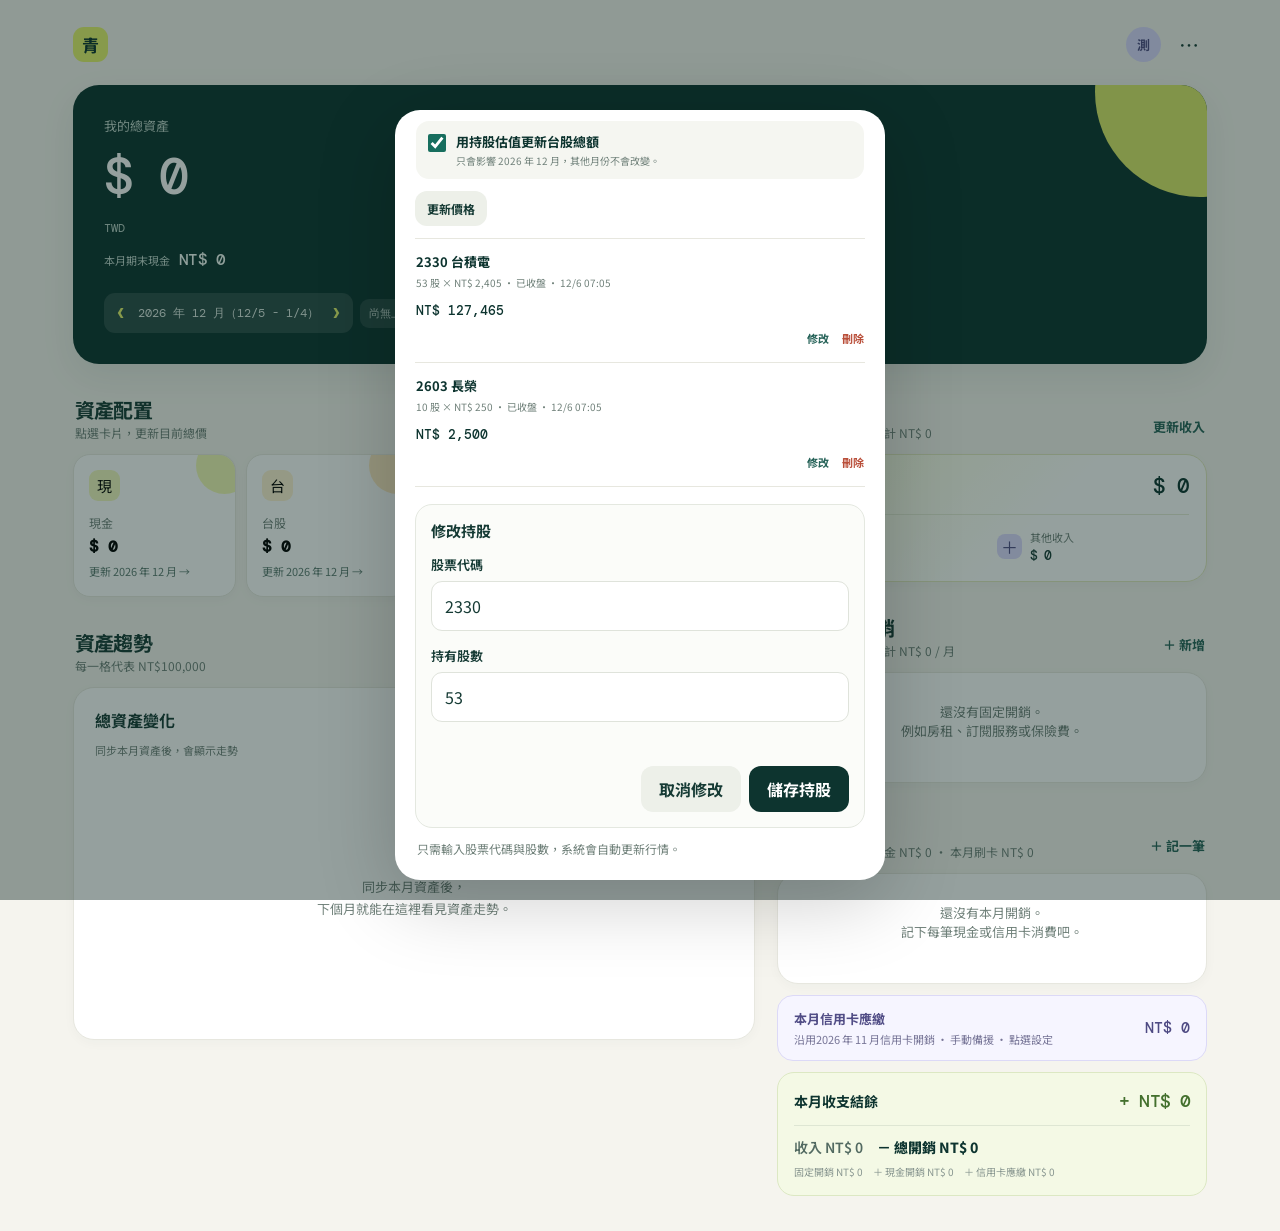
==== tests/holding-edit-mobile.html @ 6e49b81c "Reveal holding editor on mobile" ====
<!doctype html>
<html lang="zh-Hant">
  <head>
    <meta charset="UTF-8" />
    <meta name="viewport" content="width=device-width, initial-scale=1, maximum-scale=1, user-scalable=no" />
    <link rel="stylesheet" href="../styles.css?v=62" />
    <style>
      /* The test browser keeps a desktop viewport, so force the same layout
         rules that the affected narrow iPhone screen uses. */
      .modal-backdrop { align-items: end; }
      .tw-form-grid { grid-template-columns: 1fr; gap: 0; }
      .tw-holding-main { display: grid; }
      .tw-holding-main > b { justify-self: start; }
    </style>
    <title>holding edit repro</title>
  </head>
  <body>
    <div id="app"></div>
    <output id="repro-result" hidden>RUNNING</output>
    <script>
      const currentMonth = '2026-08';
      const fixture = {
        periodStartDay: 5,
        assets: { cash: 0, tw: 129965, us: 0, crypto: 0 },
        expenses: [], incomes: {}, monthlyExpenses: [],
        dailyLedgerSync: { summariesByMonth: {} }, cardPaymentByMonth: {},
        cashMode: 'manual', cashManualTotal: 0, cashByMonth: {}, cashDataVersion: 1,
        twHoldings: [], twStockMode: 'holdings', twManualTotal: 0,
        twStockByMonth: {
          [currentMonth]: {
            mode: 'holdings', manualTotal: 0, holdingsCustomized: true, modeCustomized: true,
            holdings: [
              { id: 'tw-2330', symbol: '2330', name: '台積電', shares: 53, price: 2405, priceSource: 'fugle', quoteAt: new Date().toISOString(), isClose: true },
              { id: 'tw-2603', symbol: '2603', name: '長榮', shares: 10, price: 250, priceSource: 'fugle', quoteAt: new Date().toISOString(), isClose: true }
            ]
          }
        },
        twStockDataVersion: 1,
        usHoldings: [], usStockMode: 'manual', usManualTotal: 0, usStockByMonth: {}, usStockDataVersion: 1,
        cryptoHoldings: [], cryptoMode: 'manual', cryptoManualTotal: 0, cryptoByMonth: {}, cryptoDataVersion: 1,
        activeAssetMonth: currentMonth,
        history: [{ month: currentMonth, assets: { cash: 0, tw: 129965, us: 0, crypto: 0 }, total: 129965 }],
        createdAt: new Date().toISOString()
      };
      const row = { display_name: '測試', book: fixture, updated_at: new Date().toISOString() };
      const query = {
        select() { return this; }, eq() { return this; },
        maybeSingle() { return Promise.resolve({ data: row, error: null }); },
        upsert() { return Promise.resolve({ error: null }); }
      };
      window.supabase = { createClient: () => ({
        auth: { getSession: async () => ({ data: { session: { user: { id: 'test-user', email: 'test@example.com', user_metadata: { display_name: '測試' } } } }, error: null }), signOut: async () => ({ error: null }) },
        from: () => Object.create(query),
        functions: { invoke: async () => ({ data: { quotes: [] }, error: null }) }
      }) };

      window.addEventListener('load', () => setTimeout(() => {
        const result = document.querySelector('#repro-result');
        const fail = message => { result.textContent = `FAIL: ${message}`; document.title = result.textContent; };
        const asset = document.querySelector('[data-asset="tw"]');
        if (!asset) return fail('台股卡片不存在');
        asset.click();
        const edit = document.querySelector('[data-edit-tw-holding="tw-2330"]');
        if (!edit) return fail('修改按鈕不存在');
        const rect = edit.getBoundingClientRect();
        edit.dispatchEvent(new PointerEvent('pointerdown', { bubbles: true, pointerType: 'touch', pointerId: 1, isPrimary: true, button: 0, clientX: rect.left + 4, clientY: rect.top + 4 }));
        edit.dispatchEvent(new PointerEvent('pointerup', { bubbles: true, pointerType: 'touch', pointerId: 1, isPrimary: true, button: 0, clientX: rect.left + 4, clientY: rect.top + 4 }));
        edit.click();
        setTimeout(() => {
          const form = document.querySelector('#tw-holding-form');
          const heading = form?.querySelector('h3')?.textContent?.trim();
          const symbolRect = form?.querySelector('#tw-symbol')?.getBoundingClientRect();
          const sharesRect = form?.querySelector('#tw-shares')?.getBoundingClientRect();
          const editableFieldsVisible = Boolean(symbolRect && sharesRect && symbolRect.top >= 0 && sharesRect.bottom <= window.innerHeight);
          if (heading !== '修改持股') return fail(`仍是 ${heading || '無表單'}`);
          if (!editableFieldsVisible) return fail(`可編輯欄位在畫面外 symbolTop=${Math.round(symbolRect?.top || 0)} sharesBottom=${Math.round(sharesRect?.bottom || 0)} viewport=${window.innerHeight}`);
          result.textContent = 'PASS';
          document.title = 'PASS';
        }, 350);
      }, 150));
    </script>
    <script src="../app.js?v=62-test"></script>
  </body>
</html>
---- styles.css ----
@import url('https://fonts.googleapis.com/css2?family=DM+Mono:wght@400;500&family=Noto+Sans+TC:wght@400;500;600;700&display=swap');

:root {
  --ink: #163b35;
  --deep: #0d342f;
  --muted: #70817a;
  --paper: #f5f4ee;
  --card: #ffffff;
  --line: #e7e7df;
  --lime: #e6f36d;
  --coral: #ff7956;
  --lavender: #dcd8ff;
  --shadow: 0 12px 35px rgba(16, 52, 46, .08);
  font-family: 'Noto Sans TC', system-ui, sans-serif;
  color: var(--ink);
  background: var(--paper);
}

* { box-sizing: border-box; }
body { margin: 0; min-width: 320px; overflow-x: hidden; background: var(--paper); }
html.modal-page-locked, body.modal-page-locked { overflow: hidden; overscroll-behavior: none; }
.modal-page-locked body, body.modal-page-locked { position: fixed; left: 0; right: 0; width: 100%; }
button, input, select { font: inherit; }
button { cursor: pointer; }

.auth-screen {
  min-height: 100dvh;
  padding: max(26px, env(safe-area-inset-top)) 20px max(28px, env(safe-area-inset-bottom));
  display: grid;
  align-content: center;
  background: radial-gradient(circle at 88% 7%, #e6f36d 0 8%, transparent 8.2%), linear-gradient(147deg, #0d342f 0 47%, #174a42 47% 100%);
}
.auth-shell { width: min(100%, 428px); margin: auto; }
.brand { display: flex; align-items: center; gap: 11px; font-weight: 700; letter-spacing: .04em; }
.auth-screen .brand { color: #fff; margin-bottom: 34px; font-size: 18px; }
.brand-mark { display: grid; place-items: center; width: 35px; height: 35px; border-radius: 11px; background: var(--lime); color: var(--deep); font-weight: 700; }
.auth-card { background: rgba(255,255,255,.98); border-radius: 27px; padding: 27px 24px 23px; box-shadow: 0 24px 80px rgba(0,0,0,.16); }
.eyebrow { color: #547169; font-size: 12px; font-family: 'DM Mono', monospace; letter-spacing: .08em; text-transform: uppercase; }
h1, h2, h3, p { margin-top: 0; }
h1 { margin: 10px 0 8px; font-size: clamp(28px, 8vw, 36px); letter-spacing: -.05em; line-height: 1.2; }
.subtle { color: var(--muted); line-height: 1.65; font-size: 14px; }
.tabs { display: grid; grid-template-columns: 1fr 1fr; gap: 5px; padding: 5px; background: #f1f1eb; border-radius: 13px; margin: 24px 0 20px; }
.tab { border: 0; background: transparent; color: #70817a; border-radius: 9px; padding: 10px; font-size: 14px; }
.tab.active { background: white; box-shadow: 0 2px 8px rgba(0,0,0,.07); color: var(--deep); font-weight: 700; }
.form-row { margin-bottom: 15px; }
label { display: block; font-size: 13px; font-weight: 600; margin-bottom: 7px; }
input, select { width: 100%; border: 1px solid #dfe3db; border-radius: 11px; padding: 12px 13px; background: #fff; color: var(--ink); outline: none; }
input:focus, select:focus { border-color: #76a59a; box-shadow: 0 0 0 3px rgba(77,143,129,.12); }
.calculation-preview { min-height: 16px; margin: 5px 2px -2px; color: #42736a; font: 12px 'DM Mono', monospace; }.calculation-preview:not(:empty)::before { content: '計算結果 '; color: #83938d; font-family: 'Noto Sans TC', sans-serif; }
.button { border: 0; border-radius: 12px; padding: 13px 16px; font-weight: 700; transition: transform .15s ease, background .15s ease; }
.button:active { transform: scale(.98); }
.button.primary { width: 100%; background: var(--deep); color: white; }
.button.primary:hover { background: #164a42; }
.button.light { background: #edf0e9; color: var(--ink); }
.form-error { min-height: 18px; color: #c64429; font-size: 12px; margin: 1px 0 10px; }
.auth-note { font-size: 12px; color: #819089; text-align: center; margin: 15px 0 0; }

.app-shell { max-width: 1190px; margin: auto; padding: max(18px, env(safe-area-inset-top)) 18px calc(90px + env(safe-area-inset-bottom)); }
.pull-refresh { display: none; }
.topbar { display: flex; align-items: center; justify-content: space-between; margin-bottom: 22px; }
.topbar .brand { font-size: 17px; }
.user-menu { display: flex; align-items: center; gap: 9px; }
.avatar { width: 35px; height: 35px; border-radius: 50%; display: grid; place-items: center; background: var(--lavender); color: #4e4a83; font-weight: 700; font-size: 13px; }
.icon-button { border: 0; background: transparent; color: var(--ink); width: 37px; height: 37px; border-radius: 50%; display: grid; place-items: center; font-size: 20px; }
.icon-button:hover { background: #e8eae4; }

.overview { background: var(--deep); color: white; border-radius: 26px; padding: 24px; position: relative; overflow: hidden; box-shadow: var(--shadow); }
.overview::after { content: ''; position: absolute; width: 210px; height: 210px; border-radius: 50%; background: var(--lime); opacity: .95; right: -98px; top: -98px; }
.overview > * { position: relative; z-index: 1; }
.overview-label { color: #bcd1c8; font-size: 13px; margin: 0; }
.total-number { font-family: 'DM Mono', monospace; letter-spacing: -.055em; font-weight: 500; margin: 9px 0 3px; font-size: clamp(35px, 8vw, 50px); }
.currency-label { color: #bcd1c8; font-family: 'DM Mono', monospace; font-size: 12px; }
.overview-ending-cash { display: flex; align-items: baseline; gap: 9px; margin-top: 12px; color: #c4d9d1; font-size: 11px; }.overview-ending-cash strong { color: #f3fbf7; font: 500 16px 'DM Mono', monospace; letter-spacing: -.04em; }
.overview-bottom { display: flex; flex-wrap: wrap; gap: 13px; justify-content: space-between; align-items: center; margin-top: 23px; }.overview-meta { display: flex; flex-wrap: wrap; gap: 7px; align-items: center; }
.date-chip { background: rgba(255,255,255,.12); border-radius: 11px; color: #dce8e2; white-space: nowrap; }.overview-month-control { display: inline-grid; grid-template-columns: 27px minmax(0, auto) 27px; align-items: center; gap: 1px; padding: 3px; }.overview-month-arrow { width: 27px; height: 27px; display: grid; place-items: center; padding: 0 0 2px; border: 0; border-radius: 8px; background: transparent; color: var(--lime); font: 500 25px/1 'DM Mono', monospace; touch-action: manipulation; }.overview-month-arrow:hover, .overview-month-arrow:focus-visible { background: rgba(230,243,109,.14); outline: none; }.overview-month-arrow:active { background: rgba(230,243,109,.24); transform: scale(.94); }.overview-month-label { position: relative; display: flex; align-items: center; justify-content: center; min-width: 0; height: 27px; padding: 2px 3px 0; color: #dce8e2; font: 12px/1 'DM Mono', monospace; cursor: pointer; }.overview-month-label span { transform: translateY(2px); }.overview-month-label input { position: absolute; inset: 0; width: 100%; height: 100%; margin: 0; padding: 0; border: 0; opacity: 0; cursor: pointer; }
.change-chip { padding: 7px 9px; border-radius: 9px; font: 11px 'DM Mono', monospace; }.change-chip.up { background: rgba(230,243,109,.18); color: var(--lime); }.change-chip.down { background: rgba(255,160,137,.16); color: #ffb09b; }.change-chip.neutral { background: rgba(255,255,255,.1); color: #bfd0c9; }
.overview .button { background: var(--lime); color: var(--deep); padding: 10px 13px; }

.section-heading { display: flex; align-items: end; justify-content: space-between; margin: 29px 2px 13px; }
.section-heading h2 { font-size: 20px; letter-spacing: -.04em; margin: 0; }
.section-heading p { color: var(--muted); font-size: 12px; margin: 0; }
.text-button { border: 0; padding: 5px 0; background: transparent; color: #28645a; font-weight: 700; font-size: 13px; white-space: nowrap; }
.section-heading > .text-button { flex: 0 0 auto; }

.asset-grid { display: grid; grid-template-columns: repeat(2, minmax(0, 1fr)); gap: 10px; }
.asset-card { text-align: left; border: 1px solid var(--line); border-radius: 17px; padding: 15px; min-height: 126px; background: var(--card); box-shadow: 0 3px 12px rgba(33,55,50,.03); position: relative; overflow: hidden; }
.asset-card:hover { border-color: #b8cbc2; transform: translateY(-1px); }
.asset-card::after { content: ''; width: 57px; height: 57px; position: absolute; border-radius: 50%; right: -18px; top: -18px; opacity: .5; }
.asset-card.cash::after { background: var(--lime); }.asset-card.tw::after { background: #ffd586; }.asset-card.us::after { background: var(--lavender); }.asset-card.crypto::after { background: #ffc5b5; }
.asset-icon { width: 31px; height: 31px; border-radius: 9px; display: grid; place-items: center; font-size: 15px; margin-bottom: 13px; }
.cash .asset-icon { background: #f2f8bf; }.tw .asset-icon { background: #fff2d2; }.us .asset-icon { background: #edeaff; }.crypto .asset-icon { background: #ffe3da; }
.asset-card small { color: var(--muted); display: block; font-size: 12px; }
.asset-card strong { font-family: 'DM Mono', monospace; margin-top: 5px; font-size: 16px; display: block; letter-spacing: -.04em; }
.asset-card .edit-hint { color: #5d7b72; font-size: 11px; margin-top: 5px; }

.chart-card, .expense-card, .income-card { background: var(--card); border-radius: 21px; border: 1px solid var(--line); box-shadow: 0 3px 12px rgba(33,55,50,.03); }
.chart-card { padding: 20px 14px 14px; }
.chart-header { padding: 0 7px; display: flex; align-items: start; justify-content: space-between; }
.chart-header h3 { font-size: 16px; margin: 0 0 4px; }
.chart-header span { color: var(--muted); font-size: 11px; }
.chart-caption { color: #667a73; background: #f2f3ee; font: 11px 'DM Mono', monospace; padding: 5px 7px; border-radius: 7px; }
.chart-wrap { height: 236px; padding-top: 11px; }
.chart-wrap svg { width: 100%; height: 100%; overflow: visible; }
.empty-chart { height: 100%; display: grid; place-items: center; text-align: center; color: var(--muted); font-size: 13px; line-height: 1.7; }
.grid-line { stroke: #e9ece6; stroke-width: 1; }.grid-label { fill: #90a099; font: 10px 'DM Mono', monospace; }.month-label { fill: #71837c; font-size: 10px; }.chart-line { fill: none; stroke: #167461; stroke-width: 3; stroke-linecap: round; stroke-linejoin: round; }.chart-area { fill: url(#chartGradient); }.chart-point-group { cursor: pointer; outline: none; }.chart-hit { fill: transparent; }.chart-point { fill: #fff; stroke: #167461; stroke-width: 3; transition: r .15s ease, fill .15s ease; }.chart-tooltip { opacity: 0; pointer-events: none; transition: opacity .14s ease; }.chart-tooltip rect { fill: #0d342f; filter: drop-shadow(0 3px 5px rgba(10,36,31,.18)); }.chart-tooltip text { fill: #fff; font: 11px 'DM Mono', monospace; }.chart-point-group:hover .chart-tooltip, .chart-point-group:focus .chart-tooltip, .chart-point-group.is-active .chart-tooltip { opacity: 1; }.chart-point-group:hover .chart-point, .chart-point-group:focus .chart-point, .chart-point-group.is-active .chart-point { fill: #e6f36d; r: 5.5px; }

.expense-card { padding: 3px 17px; }
.card-payment-card { display: flex; width: 100%; align-items: center; justify-content: space-between; gap: 12px; padding: 13px 16px; margin: 11px 0 10px; border: 1px solid #dcd9f7; border-radius: 16px; background: #f6f5ff; color: inherit; font: inherit; text-align: left; cursor: pointer; transition: border-color .18s ease, transform .18s ease; }.card-payment-card:hover { border-color: #bbb5eb; transform: translateY(-1px); }.card-payment-card:focus-visible { outline: 3px solid rgba(100,91,174,.18); outline-offset: 2px; }.card-payment-card span { display: block; color: #514d86; font-size: 13px; font-weight: 700; }.card-payment-card small { display: block; margin-top: 3px; color: #777597; font-size: 11px; }.card-payment-card strong { color: #4e4a83; font: 500 15px 'DM Mono', monospace; white-space: nowrap; }
.income-card { padding: 17px; background: linear-gradient(135deg, #f4f9d8 0%, #fff 60%); border-color: #e2e8bf; }
.income-total { display: flex; align-items: baseline; justify-content: space-between; padding-bottom: 14px; border-bottom: 1px solid #e6ebd6; }.income-total span { color: #587068; font-size: 12px; }.income-total strong { font: 500 21px 'DM Mono', monospace; color: var(--deep); letter-spacing: -.05em; }
.income-breakdown { display: grid; grid-template-columns: 1fr 1fr; gap: 9px; padding-top: 14px; }.income-item { display: flex; align-items: center; gap: 8px; min-width: 0; }.income-symbol { flex: 0 0 auto; width: 25px; height: 25px; display: grid; place-items: center; border-radius: 8px; background: #e6f36d; color: var(--deep); font-size: 17px; line-height: 1; }.income-item.other .income-symbol { background: #ddd9ff; color: #514d86; }.income-item small { display: block; color: var(--muted); font-size: 11px; }.income-item strong { display: block; margin-top: 2px; font: 500 13px 'DM Mono', monospace; letter-spacing: -.04em; white-space: nowrap; }.income-note { display: block; max-width: 110px; overflow: hidden; margin-top: 2px; color: #777597; font-size: 10px; font-style: normal; line-height: 1.3; text-overflow: ellipsis; white-space: nowrap; }
.expense-row { width: 100%; text-align: left; border: 0; display: grid; grid-template-columns: 39px 1fr auto; align-items: center; gap: 10px; padding: 14px 0; background: transparent; border-bottom: 1px solid #eff0ec; }
.synced-summary-row { cursor: default; }
.synced-summary-row .expense-icon.cash-icon { background: #f2f8bf; color: #177cb8; }
.synced-summary-row .expense-icon.card-icon { background: #edeaff; color: #514d86; }
.fixed-expense-row { grid-template-columns: 15px 39px 1fr auto; cursor: default; transition: opacity .14s ease, box-shadow .14s ease; }.drag-handle { display: grid; place-items: center; min-height: 35px; color: #a4b0aa; font-size: 17px; letter-spacing: -4px; cursor: grab; touch-action: none; user-select: none; }.drag-handle:active { cursor: grabbing; }.fixed-expense-row.dragging { opacity: .42; }.fixed-expense-row.drag-over-before { box-shadow: inset 0 3px 0 #6aaf9e; }.fixed-expense-row.drag-over-after { box-shadow: inset 0 -3px 0 #6aaf9e; }
.expense-row:last-child, .monthly-row:last-of-type { border-bottom: 0; }.expense-icon { width: 35px; height: 35px; border-radius: 11px; display: grid; place-items: center; background: #fff0e8; }.monthly-row .expense-icon.cash-icon { background: #f2f8bf; }.monthly-row .expense-icon.card-icon { background: #edeaff; color: #514d86; }.expense-name { font-size: 14px; font-weight: 700; }.expense-meta { color: var(--muted); font-size: 11px; margin-top: 2px; }.expense-amount { font-family: 'DM Mono', monospace; font-size: 13px; text-align: right; }.expense-empty { color: var(--muted); font-size: 13px; padding: 26px 4px; text-align: center; }.payment-chip { display: inline-block; margin-left: 3px; padding: 1px 5px; border-radius: 5px; font-size: 10px; line-height: 1.35; }.payment-chip.cash { background: #eef6bf; color: #536520; }.payment-chip.card { background: #eeeafd; color: #59518a; }
.monthly-expense-total { display: flex; align-items: center; justify-content: space-between; margin: 2px -1px 0; padding: 14px 1px 12px; border-top: 1px solid #dfe6dc; color: var(--deep); font-size: 13px; font-weight: 700; }.monthly-expense-total strong { font: 500 15px 'DM Mono', monospace; letter-spacing: -.04em; }
.monthly-balance-card { margin-top: 11px; padding: 16px; border: 1px solid #dfe7dc; border-radius: 17px; background: #fff; }.balance-heading { display: flex; align-items: baseline; justify-content: space-between; gap: 12px; color: var(--deep); font-size: 14px; font-weight: 700; }.balance-heading strong { font: 500 18px 'DM Mono', monospace; letter-spacing: -.05em; }.monthly-balance-card.positive { background: #f4f9e5; border-color: #dce8c3; }.monthly-balance-card.positive .balance-heading strong { color: #43702d; }.monthly-balance-card.negative { background: #fff7f3; border-color: #f1d9d0; }.monthly-balance-card.negative .balance-heading strong { color: #b6523c; }.balance-formula { display: flex; flex-wrap: wrap; gap: 6px 14px; margin-top: 12px; padding-top: 11px; border-top: 1px solid rgba(75,100,92,.13); color: #526a61; font-size: 14px; font-weight: 600; }.balance-formula span { white-space: nowrap; }.balance-formula span:last-child { color: var(--deep); font-weight: 800; }.balance-breakdown { display: flex; flex-wrap: wrap; gap: 4px 10px; margin-top: 7px; color: #87958f; font-size: 10px; }.balance-breakdown span + span::before { content: '＋ '; }

.bottom-nav { position: fixed; z-index: 10; bottom: 0; left: 0; width: 100%; background: rgba(255,255,255,.94); backdrop-filter: blur(14px); border-top: 1px solid #e5e7e2; display: flex; justify-content: space-around; padding: 8px max(14px, env(safe-area-inset-right)) max(8px, env(safe-area-inset-bottom)) max(14px, env(safe-area-inset-left)); touch-action: manipulation; }
.bottom-nav button { background: transparent; border: 0; color: #80908a; min-width: 62px; padding: 3px 8px 2px; font-size: 11px; touch-action: manipulation; }.bottom-nav button.active { color: var(--deep); font-weight: 700; }.nav-icon { display: block; font-size: 18px; line-height: 20px; }
.modal-backdrop { position: fixed; z-index: 30; inset: 0; padding: 20px; background: rgba(10,36,31,.43); display: flex; align-items: end; justify-content: center; animation: fade .15s ease; touch-action: pan-y; overscroll-behavior: contain; }
.modal { width: min(100%, 490px); max-height: min(770px, 91dvh); overflow: auto; background: #fff; border-radius: 25px 25px 19px 19px; padding: 23px 20px max(21px, env(safe-area-inset-bottom)); box-shadow: 0 20px 80px rgba(0,0,0,.2); animation: rise .2s ease; }.modal-header { display: flex; justify-content: space-between; align-items: start; gap: 10px; margin-bottom: 21px; }.modal-header h2 { font-size: 22px; letter-spacing: -.04em; margin: 4px 0 0; }.modal-actions { display: flex; gap: 8px; margin-top: 21px; }.modal-actions .button { flex: 1; }.danger { color: #b5402b; background: #fff0ed; }.form-note { color: var(--muted); font-size: 12px; line-height: 1.55; margin-top: -5px; }.divider { border: 0; border-top: 1px solid var(--line); margin: 21px 0; }
.modal:focus { outline: none; }
.period-settings-card { display: grid; grid-template-columns: minmax(0, 1fr) auto; align-items: center; gap: 14px; margin: 20px 0 14px; padding: 16px; border: 1px solid #dfe8ca; border-radius: 17px; background: linear-gradient(135deg, #f3f8d8, #fff); }.period-settings-card label { margin: 0; color: var(--deep); font-size: 14px; }.period-settings-card small { display: block; margin-top: 5px; color: var(--muted); font-size: 10px; line-height: 1.45; }.period-settings-card select { width: 116px; padding: 10px; font: 12px 'DM Mono', monospace; }.period-settings-card p { grid-column: 1 / -1; margin: 0; padding-top: 12px; border-top: 1px solid #e3e9d3; color: #3f6f63; font: 12px 'DM Mono', monospace; }.account-logout-button { width: 100%; }
.calculated-total { border: 1px solid #dce8c3; border-radius: 16px; background: #f5f9e5; padding: 17px; }.calculated-total span { display: block; color: #5d776d; font-size: 12px; }.calculated-total strong { display: block; margin: 5px 0 6px; color: var(--deep); font: 500 26px 'DM Mono', monospace; letter-spacing: -.055em; }.calculated-total small { color: #607b71; font-size: 11px; }
.tw-stock-summary { display: grid; gap: 4px; padding: 16px 17px; border: 1px solid #e4e9ca; border-radius: 17px; background: linear-gradient(135deg, #f2f8cf, #fff); }.tw-stock-summary span { color: #60756e; font-size: 12px; }.tw-stock-summary strong { color: var(--deep); font: 500 25px 'DM Mono', monospace; letter-spacing: -.05em; }.tw-stock-summary small { color: #73837d; font-size: 11px; line-height: 1.5; }
.tw-manual-total-form { display: grid; gap: 7px; }.tw-manual-total-form > label { color: #60756e; font-size: 12px; }.tw-manual-total-input { display: grid; grid-template-columns: auto minmax(0, 1fr) auto; align-items: center; gap: 8px; }.tw-manual-total-input > span { color: var(--deep); font: 500 20px 'DM Mono', monospace; }.tw-manual-total-input input { width: 100%; min-width: 0; padding: 10px 11px; border: 1px solid #d8e0c9; border-radius: 11px; background: rgba(255,255,255,.88); color: var(--deep); font: 500 18px 'DM Mono', monospace; outline: 0; }.tw-manual-total-input input:focus { border-color: #4c8f81; box-shadow: 0 0 0 3px rgba(76,143,129,.12); }.tw-manual-total-form .form-error { min-height: 0; margin: 0; }.tw-manual-total-form .form-error:not(:empty) { margin-top: 1px; }
.tw-auto-switch { display: flex; align-items: flex-start; gap: 10px; margin: 13px 1px 0; padding: 11px 12px; border-radius: 13px; background: #f5f6f1; cursor: pointer; }.tw-auto-switch input { flex: 0 0 auto; width: 18px; height: 18px; margin: 2px 0 0; accent-color: #176e5e; }.tw-auto-switch span { display: grid; gap: 3px; }.tw-auto-switch b { color: var(--deep); font-size: 13px; }.tw-auto-switch small { color: var(--muted); font-size: 10px; font-weight: 400; line-height: 1.45; }
.cash-mode-list { display: grid; gap: 8px; margin-top: 13px; }.cash-mode-option { margin: 0; border: 1px solid transparent; transition: border-color .18s ease, background .18s ease; }.cash-mode-option:has(input:checked) { border-color: #b8d7b0; background: #f1f7df; }.cash-summary small { overflow-wrap: anywhere; }
.card-payment-summary { border-color: #dcd9f7; background: linear-gradient(135deg, #f0efff, #fff); }.card-payment-summary .tw-manual-total-input input { border-color: #dcd9f7; }.card-payment-summary .tw-manual-total-input input:focus { border-color: #7770bd; box-shadow: 0 0 0 3px rgba(119,112,189,.12); }
.tw-stock-toolbar { display: flex; flex-wrap: wrap; gap: 8px; margin: 12px 0; }.compact-button { padding: 9px 12px; font-size: 12px; }.compact-button:disabled { cursor: not-allowed; opacity: .48; }
.tw-snapshot-note { display: inline-flex; align-items: center; min-height: 35px; padding: 8px 11px; border-radius: 11px; background: #f2f3ee; color: #6f8079; font-size: 11px; line-height: 1.45; }
.tw-holding-list { margin: 2px 0 17px; border-top: 1px solid var(--line); }.tw-holding-row { padding: 13px 1px 11px; border-bottom: 1px solid var(--line); }.tw-holding-main { display: flex; align-items: flex-start; justify-content: space-between; gap: 12px; }.tw-holding-main > div { min-width: 0; }.tw-holding-main strong { display: block; color: var(--deep); font-size: 13px; }.tw-holding-main small { display: block; margin-top: 4px; color: var(--muted); font-size: 10px; line-height: 1.5; }.tw-holding-main > b { flex: 0 0 auto; color: var(--deep); font: 500 13px 'DM Mono', monospace; white-space: nowrap; }.tw-holding-actions { display: flex; justify-content: flex-end; gap: 13px; margin-top: 6px; }.tw-holding-actions .text-button { font-size: 11px; }.danger-text { color: #b94e39; }.tw-holding-empty { margin: 0; padding: 21px 10px; color: var(--muted); font-size: 12px; line-height: 1.65; text-align: center; border-bottom: 1px solid var(--line); }
.tw-holding-form { padding: 15px; border: 1px solid #e4e8e0; border-radius: 17px; background: #fbfcf9; }.tw-holding-form h3 { margin-bottom: 14px; font-size: 15px; }.tw-form-grid { display: grid; grid-template-columns: minmax(0, 1.2fr) minmax(0, .8fr); gap: 10px; }.tw-form-actions { display: flex; justify-content: flex-end; gap: 8px; }.tw-form-actions .button { width: auto; padding: 11px 18px; }.tw-disclaimer { margin: 12px 2px 0; }
.history-list { padding: 0; margin: 3px 0 0; list-style: none; }.history-list li { display: flex; align-items: center; justify-content: space-between; padding: 11px 0; border-bottom: 1px solid #eef0ea; font-size: 13px; }.history-list li:last-child { border-bottom: 0; }.history-list strong { font: 500 13px 'DM Mono', monospace; }
.toast { position: fixed; left: 50%; bottom: calc(82px + env(safe-area-inset-bottom)); transform: translateX(-50%); z-index: 50; background: #143d35; color: white; font-size: 13px; padding: 10px 15px; border-radius: 999px; box-shadow: 0 7px 20px rgba(0,0,0,.18); animation: toast .2s ease; white-space: nowrap; }

@keyframes fade { from { opacity: 0; } to { opacity: 1; } } @keyframes rise { from { transform: translateY(20px); opacity: .5; } to { transform: translateY(0); opacity: 1; } } @keyframes toast { from { transform: translate(-50%, 12px); opacity: 0; } to { transform: translate(-50%, 0); opacity: 1; } } @keyframes month-page-next { from { transform: translateX(24px); opacity: .72; } to { transform: translateX(0); opacity: 1; } } @keyframes month-page-previous { from { transform: translateX(-24px); opacity: .72; } to { transform: translateX(0); opacity: 1; } } @keyframes month-date-flash { 0%, 100% { background: rgba(255,255,255,.12); color: #dce8e2; box-shadow: none; } 45% { background: var(--lime); color: var(--deep); box-shadow: 0 0 0 4px rgba(230,243,109,.25); } }
@keyframes pull-refresh-spin { to { transform: rotate(360deg); } }
@media (min-width: 700px) { .app-shell { padding: 26px 28px 35px; }.dashboard-grid { display: grid; grid-template-columns: minmax(0, 1.38fr) minmax(300px, .87fr); gap: 22px; align-items: start; }.overview { padding: 31px; }.asset-grid { grid-template-columns: repeat(4, 1fr); }.chart-wrap { height: 265px; }.bottom-nav { display: none; }.modal-backdrop { align-items: center; }.modal { border-radius: 25px; }.section-heading { margin-top: 31px; } }
@media (max-width: 699px) { .app-shell { position: relative; z-index: 1; touch-action: pan-y; }.app-shell.pull-refresh-dragging { transition: none; will-change: transform; }.app-shell.pull-refresh-settling { transition: transform .25s cubic-bezier(.22,.75,.26,1); }.pull-refresh { position: fixed; z-index: 2; top: max(9px, env(safe-area-inset-top)); left: 50%; display: flex; align-items: center; gap: 7px; min-height: 34px; padding: 7px 12px; border: 1px solid rgba(13,52,47,.1); border-radius: 999px; background: rgba(255,255,255,.9); color: #52736a; box-shadow: 0 7px 22px rgba(13,52,47,.12); font-size: 11px; font-weight: 700; opacity: 0; pointer-events: none; transform: translate(-50%, -13px) scale(.94); transition: opacity .15s ease, transform .2s ease, background .15s ease, color .15s ease; backdrop-filter: blur(10px); }.pull-refresh-icon { display: grid; place-items: center; width: 18px; height: 18px; color: #176e5e; font: 600 18px/1 'DM Mono', monospace; }.pull-refresh-text { white-space: nowrap; }.pull-refresh-active .pull-refresh { opacity: 1; transform: translate(-50%, 0) scale(1); }.pull-refresh-ready .pull-refresh, .pull-refresh-running .pull-refresh { background: var(--deep); color: white; }.pull-refresh-ready .pull-refresh-icon, .pull-refresh-running .pull-refresh-icon { color: var(--lime); }.pull-refresh-running .pull-refresh-icon { animation: pull-refresh-spin .8s linear infinite; }.pull-refresh-complete .pull-refresh { background: #eaf3d5; color: var(--deep); }.pull-refresh-complete .pull-refresh-icon { color: #46712f; animation: none; }.app-shell.month-page-next { animation: month-page-next .28s cubic-bezier(.22,.75,.26,1); }.app-shell.month-page-previous { animation: month-page-previous .28s cubic-bezier(.22,.75,.26,1); }.date-chip.month-date-flash { animation: month-date-flash .65s ease; }.modal { touch-action: pan-y; overscroll-behavior: contain; }.modal.modal-swipe-active, .modal.modal-swipe-settling { animation: none; user-select: none; }.modal.modal-swipe-active { transition: none !important; } }
@media (prefers-reduced-motion: reduce) { .app-shell.month-page-next, .app-shell.month-page-previous { animation: none; } }
@media (max-width: 430px) { .tw-form-grid { grid-template-columns: 1fr; gap: 0; }.tw-holding-main { display: grid; }.tw-holding-main > b { justify-self: start; }.period-settings-card { grid-template-columns: 1fr; gap: 11px; }.period-settings-card select { width: 100%; }.period-settings-card p { grid-column: 1; } }
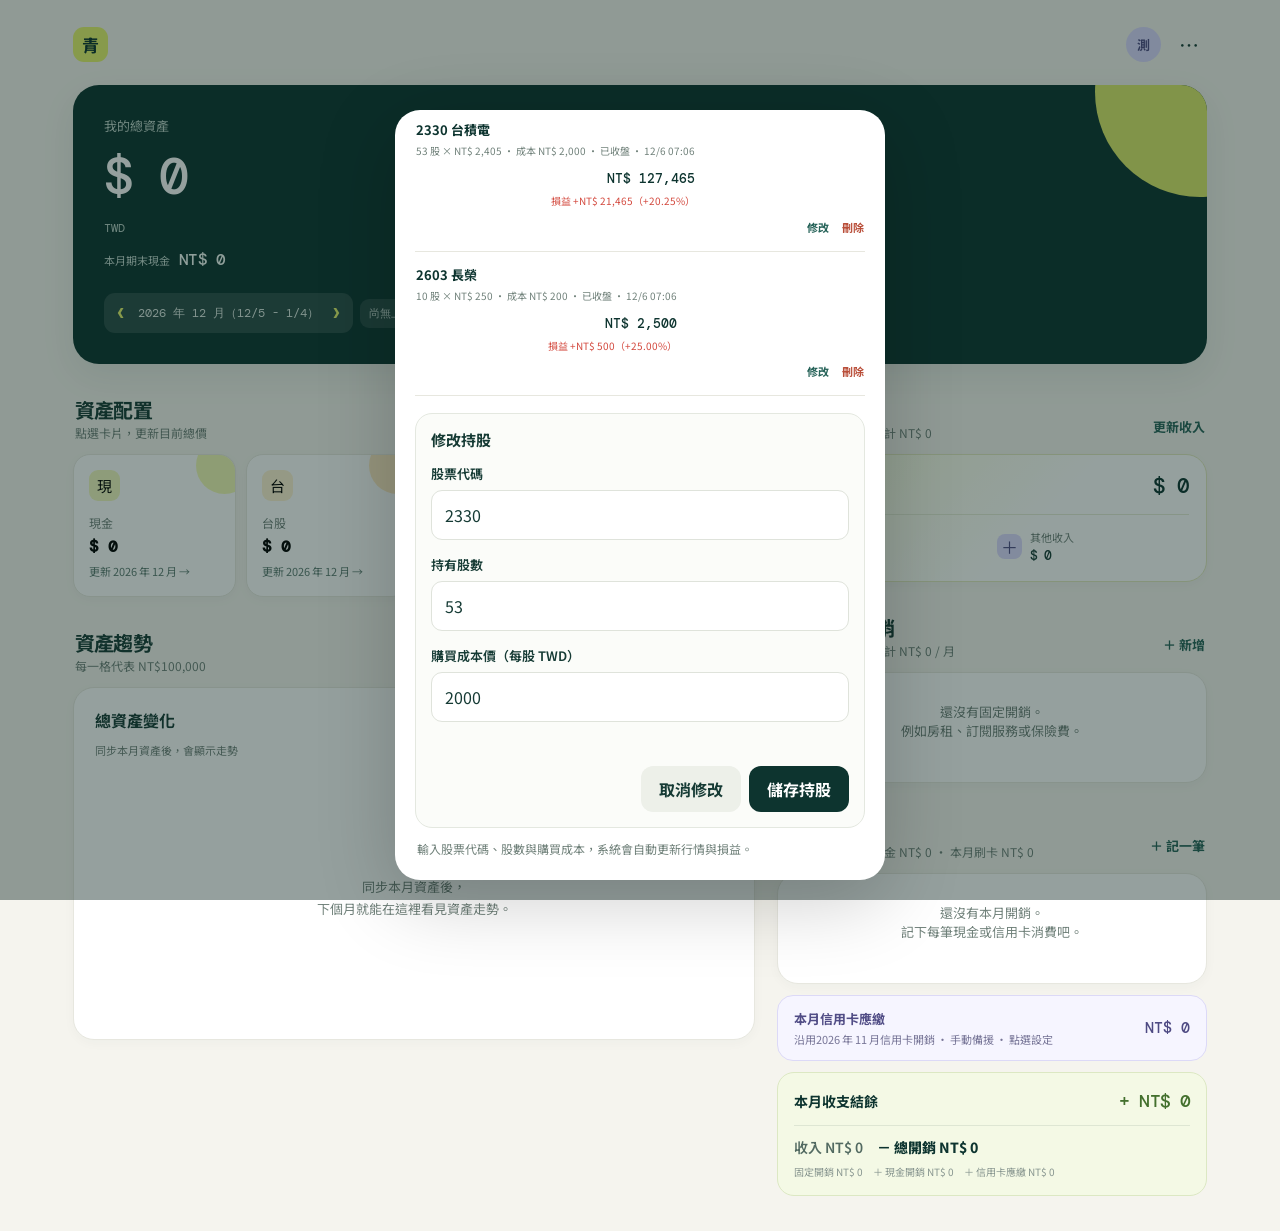
==== commit f2965395: "Add holding cost and profit tracking" ====
--- a/tests/holding-edit-mobile.html
+++ b/tests/holding-edit-mobile.html
@@ -3,7 +3,7 @@
   <head>
     <meta charset="UTF-8" />
     <meta name="viewport" content="width=device-width, initial-scale=1, maximum-scale=1, user-scalable=no" />
-    <link rel="stylesheet" href="../styles.css?v=62" />
+    <link rel="stylesheet" href="../styles.css?v=63" />
     <style>
       /* The test browser keeps a desktop viewport, so force the same layout
          rules that the affected narrow iPhone screen uses. */
@@ -30,8 +30,8 @@
           [currentMonth]: {
             mode: 'holdings', manualTotal: 0, holdingsCustomized: true, modeCustomized: true,
             holdings: [
-              { id: 'tw-2330', symbol: '2330', name: '台積電', shares: 53, price: 2405, priceSource: 'fugle', quoteAt: new Date().toISOString(), isClose: true },
-              { id: 'tw-2603', symbol: '2603', name: '長榮', shares: 10, price: 250, priceSource: 'fugle', quoteAt: new Date().toISOString(), isClose: true }
+              { id: 'tw-2330', symbol: '2330', name: '台積電', shares: 53, price: 2405, costPrice: 2000, priceSource: 'fugle', quoteAt: new Date().toISOString(), isClose: true },
+              { id: 'tw-2603', symbol: '2603', name: '長榮', shares: 10, price: 250, costPrice: 200, priceSource: 'fugle', quoteAt: new Date().toISOString(), isClose: true }
             ]
           }
         },
@@ -60,6 +60,9 @@
         const asset = document.querySelector('[data-asset="tw"]');
         if (!asset) return fail('台股卡片不存在');
         asset.click();
+        const summaryText = document.querySelector('.holding-summary-metrics')?.textContent || '';
+        if (!summaryText.includes('總成本') || summaryText.includes('總成本—') || !summaryText.includes('總損益')) return fail('持股總成本／總損益摘要不存在');
+        if (!document.querySelector('.holding-profit.positive')) return fail('個股損益未顯示');
         const edit = document.querySelector('[data-edit-tw-holding="tw-2330"]');
         if (!edit) return fail('修改按鈕不存在');
         const rect = edit.getBoundingClientRect();
@@ -79,6 +82,6 @@
         }, 350);
       }, 150));
     </script>
-    <script src="../app.js?v=62-test"></script>
+    <script src="../app.js?v=63-test"></script>
   </body>
 </html>
--- a/styles.css
+++ b/styles.css
@@ -126,6 +126,7 @@
 .period-settings-card { display: grid; grid-template-columns: minmax(0, 1fr) auto; align-items: center; gap: 14px; margin: 20px 0 14px; padding: 16px; border: 1px solid #dfe8ca; border-radius: 17px; background: linear-gradient(135deg, #f3f8d8, #fff); }.period-settings-card label { margin: 0; color: var(--deep); font-size: 14px; }.period-settings-card small { display: block; margin-top: 5px; color: var(--muted); font-size: 10px; line-height: 1.45; }.period-settings-card select { width: 116px; padding: 10px; font: 12px 'DM Mono', monospace; }.period-settings-card p { grid-column: 1 / -1; margin: 0; padding-top: 12px; border-top: 1px solid #e3e9d3; color: #3f6f63; font: 12px 'DM Mono', monospace; }.account-logout-button { width: 100%; }
 .calculated-total { border: 1px solid #dce8c3; border-radius: 16px; background: #f5f9e5; padding: 17px; }.calculated-total span { display: block; color: #5d776d; font-size: 12px; }.calculated-total strong { display: block; margin: 5px 0 6px; color: var(--deep); font: 500 26px 'DM Mono', monospace; letter-spacing: -.055em; }.calculated-total small { color: #607b71; font-size: 11px; }
 .tw-stock-summary { display: grid; gap: 4px; padding: 16px 17px; border: 1px solid #e4e9ca; border-radius: 17px; background: linear-gradient(135deg, #f2f8cf, #fff); }.tw-stock-summary span { color: #60756e; font-size: 12px; }.tw-stock-summary strong { color: var(--deep); font: 500 25px 'DM Mono', monospace; letter-spacing: -.05em; }.tw-stock-summary small { color: #73837d; font-size: 11px; line-height: 1.5; }
+.holding-summary-metrics { display: grid; gap: 9px; }.holding-summary-metrics > div { display: flex; align-items: baseline; justify-content: space-between; gap: 12px; }.holding-summary-metrics strong { font-size: 20px; }.holding-summary-profit { padding-top: 9px; border-top: 1px solid #dfe8ca; }.holding-summary-profit strong, .holding-summary-profit small { color: #d3483d; }.holding-summary-profit.negative strong, .holding-summary-profit.negative small { color: #3b7d6d; }.holding-summary-profit small { font: 500 12px 'DM Mono', monospace; }.holding-value { display: grid; justify-items: end; gap: 3px; flex: 0 0 auto; }.holding-value > b { color: var(--deep); font: 500 13px 'DM Mono', monospace; white-space: nowrap; }.holding-profit { color: #73837d !important; font-size: 10px !important; line-height: 1.35 !important; white-space: nowrap; }.holding-profit.positive { color: #d3483d !important; }.holding-profit.negative { color: #3b7d6d !important; }.holding-cost-field { grid-column: 1 / -1; }
 .tw-manual-total-form { display: grid; gap: 7px; }.tw-manual-total-form > label { color: #60756e; font-size: 12px; }.tw-manual-total-input { display: grid; grid-template-columns: auto minmax(0, 1fr) auto; align-items: center; gap: 8px; }.tw-manual-total-input > span { color: var(--deep); font: 500 20px 'DM Mono', monospace; }.tw-manual-total-input input { width: 100%; min-width: 0; padding: 10px 11px; border: 1px solid #d8e0c9; border-radius: 11px; background: rgba(255,255,255,.88); color: var(--deep); font: 500 18px 'DM Mono', monospace; outline: 0; }.tw-manual-total-input input:focus { border-color: #4c8f81; box-shadow: 0 0 0 3px rgba(76,143,129,.12); }.tw-manual-total-form .form-error { min-height: 0; margin: 0; }.tw-manual-total-form .form-error:not(:empty) { margin-top: 1px; }
 .tw-auto-switch { display: flex; align-items: flex-start; gap: 10px; margin: 13px 1px 0; padding: 11px 12px; border-radius: 13px; background: #f5f6f1; cursor: pointer; }.tw-auto-switch input { flex: 0 0 auto; width: 18px; height: 18px; margin: 2px 0 0; accent-color: #176e5e; }.tw-auto-switch span { display: grid; gap: 3px; }.tw-auto-switch b { color: var(--deep); font-size: 13px; }.tw-auto-switch small { color: var(--muted); font-size: 10px; font-weight: 400; line-height: 1.45; }
 .cash-mode-list { display: grid; gap: 8px; margin-top: 13px; }.cash-mode-option { margin: 0; border: 1px solid transparent; transition: border-color .18s ease, background .18s ease; }.cash-mode-option:has(input:checked) { border-color: #b8d7b0; background: #f1f7df; }.cash-summary small { overflow-wrap: anywhere; }
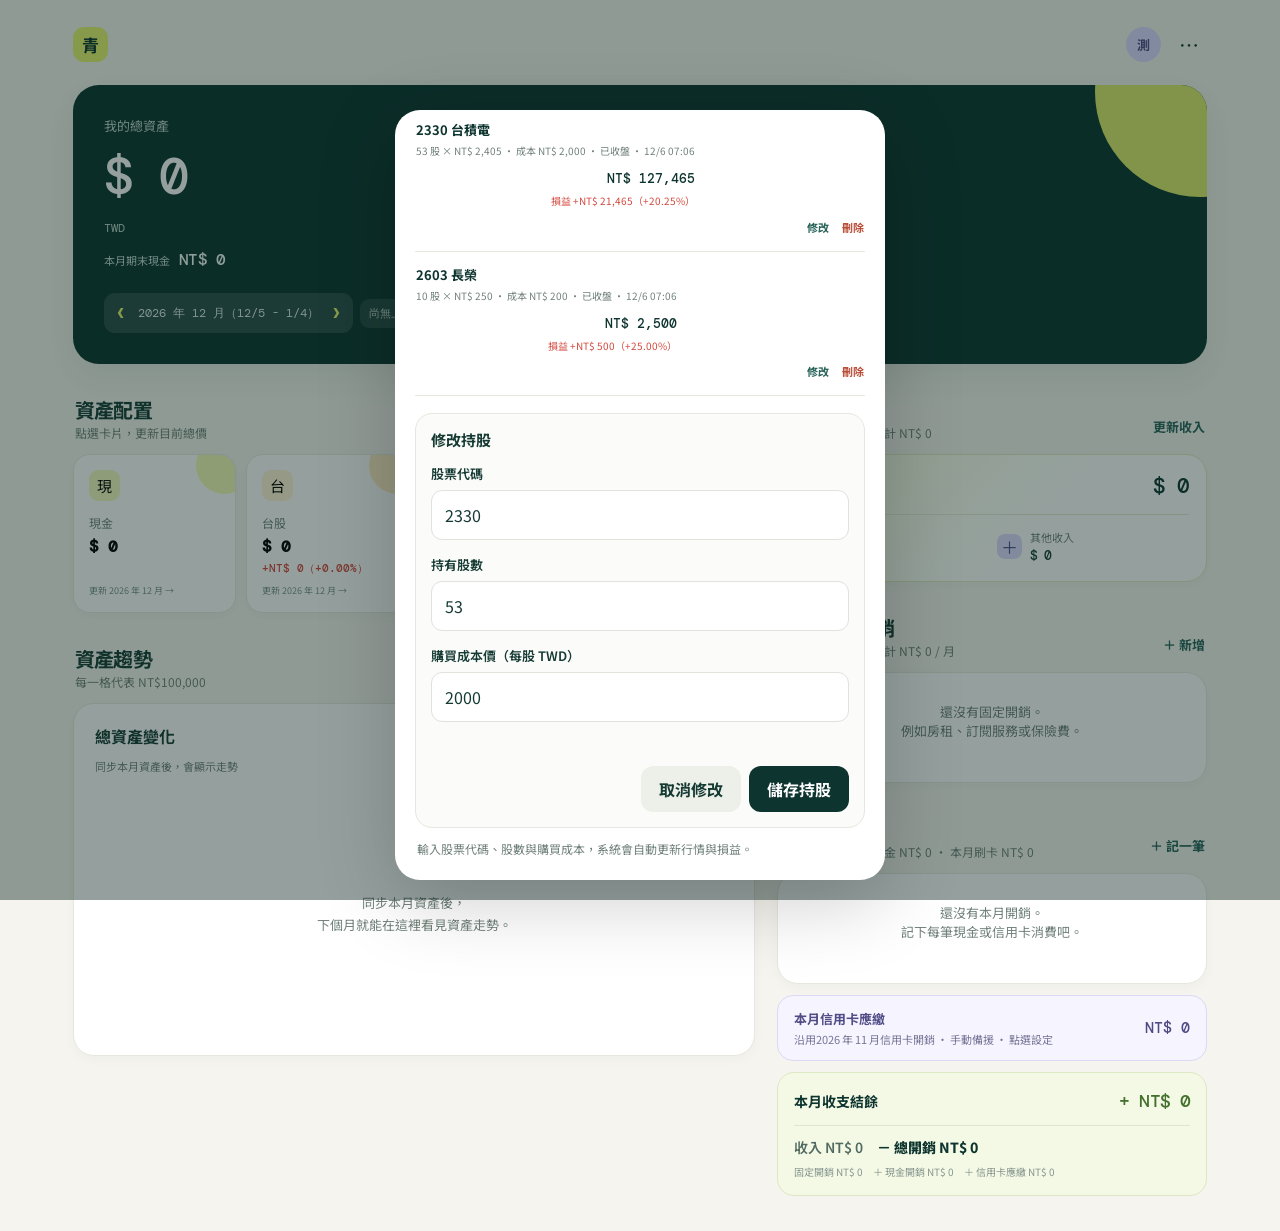
==== commit 4a39a769: "Bust PWA cache for holding summary layout" ====
--- a/tests/holding-edit-mobile.html
+++ b/tests/holding-edit-mobile.html
@@ -3,7 +3,7 @@
   <head>
     <meta charset="UTF-8" />
     <meta name="viewport" content="width=device-width, initial-scale=1, maximum-scale=1, user-scalable=no" />
-    <link rel="stylesheet" href="../styles.css?v=63" />
+    <link rel="stylesheet" href="../styles.css?v=64" />
     <style>
       /* The test browser keeps a desktop viewport, so force the same layout
          rules that the affected narrow iPhone screen uses. */
@@ -82,6 +82,6 @@
         }, 350);
       }, 150));
     </script>
-    <script src="../app.js?v=63-test"></script>
+    <script src="../app.js?v=64-test"></script>
   </body>
 </html>
--- a/styles.css
+++ b/styles.css
@@ -83,7 +83,7 @@
 .section-heading > .text-button { flex: 0 0 auto; }
 
 .asset-grid { display: grid; grid-template-columns: repeat(2, minmax(0, 1fr)); gap: 10px; }
-.asset-card { text-align: left; border: 1px solid var(--line); border-radius: 17px; padding: 15px; min-height: 126px; background: var(--card); box-shadow: 0 3px 12px rgba(33,55,50,.03); position: relative; overflow: hidden; }
+.asset-card { text-align: left; border: 1px solid var(--line); border-radius: 17px; padding: 15px; min-height: 146px; background: var(--card); box-shadow: 0 3px 12px rgba(33,55,50,.03); position: relative; overflow: hidden; display: flex; flex-direction: column; align-items: flex-start; }
 .asset-card:hover { border-color: #b8cbc2; transform: translateY(-1px); }
 .asset-card::after { content: ''; width: 57px; height: 57px; position: absolute; border-radius: 50%; right: -18px; top: -18px; opacity: .5; }
 .asset-card.cash::after { background: var(--lime); }.asset-card.tw::after { background: #ffd586; }.asset-card.us::after { background: var(--lavender); }.asset-card.crypto::after { background: #ffc5b5; }
@@ -91,7 +91,9 @@
 .cash .asset-icon { background: #f2f8bf; }.tw .asset-icon { background: #fff2d2; }.us .asset-icon { background: #edeaff; }.crypto .asset-icon { background: #ffe3da; }
 .asset-card small { color: var(--muted); display: block; font-size: 12px; }
 .asset-card strong { font-family: 'DM Mono', monospace; margin-top: 5px; font-size: 16px; display: block; letter-spacing: -.04em; }
-.asset-card .edit-hint { color: #5d7b72; font-size: 11px; margin-top: 5px; }
+.asset-card .asset-profit { display: block; margin-top: 4px; font: 500 11px 'DM Mono', monospace; white-space: nowrap; }
+.asset-card .asset-profit.positive { color: #d3483d; }.asset-card .asset-profit.negative { color: #3b7d6d; }
+.asset-card .edit-hint { color: #789088; font-size: 9px; margin-top: auto; padding-top: 8px; }
 
 .chart-card, .expense-card, .income-card { background: var(--card); border-radius: 21px; border: 1px solid var(--line); box-shadow: 0 3px 12px rgba(33,55,50,.03); }
 .chart-card { padding: 20px 14px 14px; }
@@ -126,7 +128,7 @@
 .period-settings-card { display: grid; grid-template-columns: minmax(0, 1fr) auto; align-items: center; gap: 14px; margin: 20px 0 14px; padding: 16px; border: 1px solid #dfe8ca; border-radius: 17px; background: linear-gradient(135deg, #f3f8d8, #fff); }.period-settings-card label { margin: 0; color: var(--deep); font-size: 14px; }.period-settings-card small { display: block; margin-top: 5px; color: var(--muted); font-size: 10px; line-height: 1.45; }.period-settings-card select { width: 116px; padding: 10px; font: 12px 'DM Mono', monospace; }.period-settings-card p { grid-column: 1 / -1; margin: 0; padding-top: 12px; border-top: 1px solid #e3e9d3; color: #3f6f63; font: 12px 'DM Mono', monospace; }.account-logout-button { width: 100%; }
 .calculated-total { border: 1px solid #dce8c3; border-radius: 16px; background: #f5f9e5; padding: 17px; }.calculated-total span { display: block; color: #5d776d; font-size: 12px; }.calculated-total strong { display: block; margin: 5px 0 6px; color: var(--deep); font: 500 26px 'DM Mono', monospace; letter-spacing: -.055em; }.calculated-total small { color: #607b71; font-size: 11px; }
 .tw-stock-summary { display: grid; gap: 4px; padding: 16px 17px; border: 1px solid #e4e9ca; border-radius: 17px; background: linear-gradient(135deg, #f2f8cf, #fff); }.tw-stock-summary span { color: #60756e; font-size: 12px; }.tw-stock-summary strong { color: var(--deep); font: 500 25px 'DM Mono', monospace; letter-spacing: -.05em; }.tw-stock-summary small { color: #73837d; font-size: 11px; line-height: 1.5; }
-.holding-summary-metrics { display: grid; gap: 9px; }.holding-summary-metrics > div { display: flex; align-items: baseline; justify-content: space-between; gap: 12px; }.holding-summary-metrics strong { font-size: 20px; }.holding-summary-profit { padding-top: 9px; border-top: 1px solid #dfe8ca; }.holding-summary-profit strong, .holding-summary-profit small { color: #d3483d; }.holding-summary-profit.negative strong, .holding-summary-profit.negative small { color: #3b7d6d; }.holding-summary-profit small { font: 500 12px 'DM Mono', monospace; }.holding-value { display: grid; justify-items: end; gap: 3px; flex: 0 0 auto; }.holding-value > b { color: var(--deep); font: 500 13px 'DM Mono', monospace; white-space: nowrap; }.holding-profit { color: #73837d !important; font-size: 10px !important; line-height: 1.35 !important; white-space: nowrap; }.holding-profit.positive { color: #d3483d !important; }.holding-profit.negative { color: #3b7d6d !important; }.holding-cost-field { grid-column: 1 / -1; }
+.holding-summary-metrics { display: grid; gap: 9px; }.holding-summary-metrics > div { display: flex; align-items: baseline; justify-content: space-between; gap: 12px; }.holding-summary-metrics strong { font-size: 20px; }.holding-summary-profit { padding-top: 9px; border-top: 1px solid #dfe8ca; }.holding-summary-profit > span { flex: 0 0 auto; }.holding-summary-profit strong, .holding-summary-profit small { color: #d3483d; }.holding-summary-profit.negative strong, .holding-summary-profit.negative small { color: #3b7d6d; }.holding-summary-profit-value { display: inline-flex; align-items: baseline; justify-content: flex-end; gap: 10px; white-space: nowrap; }.holding-summary-profit-value small { order: -1; font: 700 15px 'DM Mono', monospace; }.holding-summary-profit-value strong { font-size: 21px; }.holding-value { display: grid; justify-items: end; gap: 3px; flex: 0 0 auto; }.holding-value > b { color: var(--deep); font: 500 13px 'DM Mono', monospace; white-space: nowrap; }.holding-profit { color: #73837d !important; font-size: 10px !important; line-height: 1.35 !important; white-space: nowrap; }.holding-profit.positive { color: #d3483d !important; }.holding-profit.negative { color: #3b7d6d !important; }.holding-cost-field { grid-column: 1 / -1; }
 .tw-manual-total-form { display: grid; gap: 7px; }.tw-manual-total-form > label { color: #60756e; font-size: 12px; }.tw-manual-total-input { display: grid; grid-template-columns: auto minmax(0, 1fr) auto; align-items: center; gap: 8px; }.tw-manual-total-input > span { color: var(--deep); font: 500 20px 'DM Mono', monospace; }.tw-manual-total-input input { width: 100%; min-width: 0; padding: 10px 11px; border: 1px solid #d8e0c9; border-radius: 11px; background: rgba(255,255,255,.88); color: var(--deep); font: 500 18px 'DM Mono', monospace; outline: 0; }.tw-manual-total-input input:focus { border-color: #4c8f81; box-shadow: 0 0 0 3px rgba(76,143,129,.12); }.tw-manual-total-form .form-error { min-height: 0; margin: 0; }.tw-manual-total-form .form-error:not(:empty) { margin-top: 1px; }
 .tw-auto-switch { display: flex; align-items: flex-start; gap: 10px; margin: 13px 1px 0; padding: 11px 12px; border-radius: 13px; background: #f5f6f1; cursor: pointer; }.tw-auto-switch input { flex: 0 0 auto; width: 18px; height: 18px; margin: 2px 0 0; accent-color: #176e5e; }.tw-auto-switch span { display: grid; gap: 3px; }.tw-auto-switch b { color: var(--deep); font-size: 13px; }.tw-auto-switch small { color: var(--muted); font-size: 10px; font-weight: 400; line-height: 1.45; }
 .cash-mode-list { display: grid; gap: 8px; margin-top: 13px; }.cash-mode-option { margin: 0; border: 1px solid transparent; transition: border-color .18s ease, background .18s ease; }.cash-mode-option:has(input:checked) { border-color: #b8d7b0; background: #f1f7df; }.cash-summary small { overflow-wrap: anywhere; }
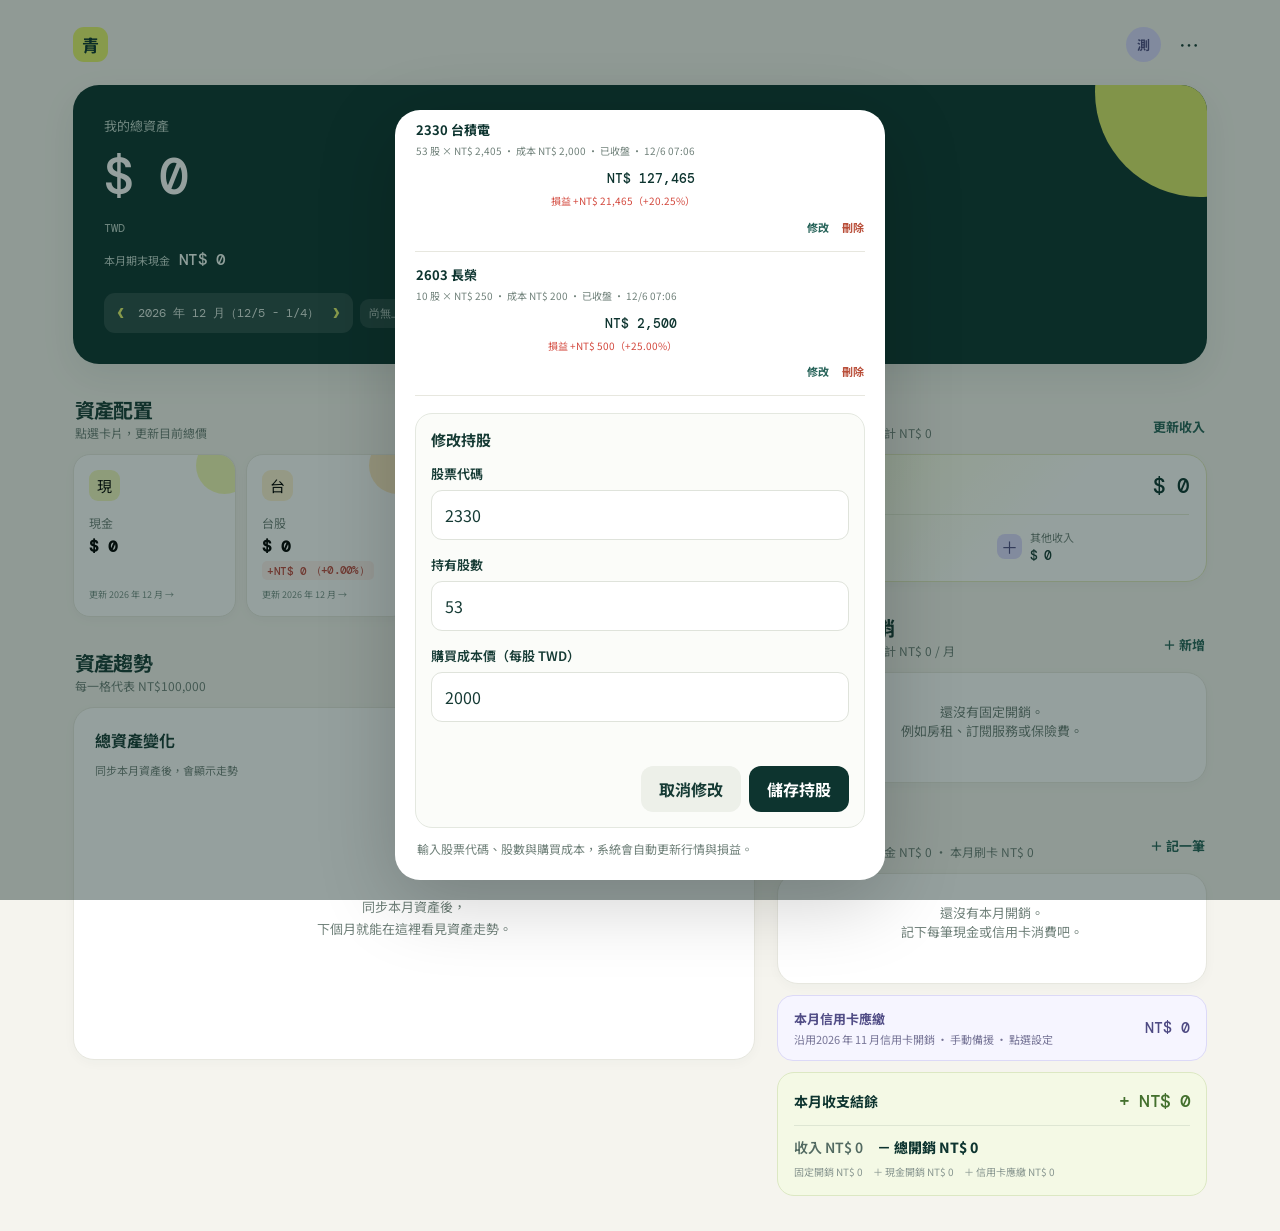
==== commit 74866421: "Style asset card profit badges" ====
--- a/tests/holding-edit-mobile.html
+++ b/tests/holding-edit-mobile.html
@@ -3,7 +3,7 @@
   <head>
     <meta charset="UTF-8" />
     <meta name="viewport" content="width=device-width, initial-scale=1, maximum-scale=1, user-scalable=no" />
-    <link rel="stylesheet" href="../styles.css?v=64" />
+    <link rel="stylesheet" href="../styles.css?v=65" />
     <style>
       /* The test browser keeps a desktop viewport, so force the same layout
          rules that the affected narrow iPhone screen uses. */
@@ -82,6 +82,6 @@
         }, 350);
       }, 150));
     </script>
-    <script src="../app.js?v=64-test"></script>
+    <script src="../app.js?v=65-test"></script>
   </body>
 </html>
--- a/styles.css
+++ b/styles.css
@@ -91,8 +91,9 @@
 .cash .asset-icon { background: #f2f8bf; }.tw .asset-icon { background: #fff2d2; }.us .asset-icon { background: #edeaff; }.crypto .asset-icon { background: #ffe3da; }
 .asset-card small { color: var(--muted); display: block; font-size: 12px; }
 .asset-card strong { font-family: 'DM Mono', monospace; margin-top: 5px; font-size: 16px; display: block; letter-spacing: -.04em; }
-.asset-card .asset-profit { display: block; margin-top: 4px; font: 500 11px 'DM Mono', monospace; white-space: nowrap; }
-.asset-card .asset-profit.positive { color: #d3483d; }.asset-card .asset-profit.negative { color: #3b7d6d; }
+.asset-card .asset-profit { display: inline-flex; align-items: center; gap: 5px; margin-top: 4px; padding: 2px 5px; border-radius: 5px; font: 500 11px 'DM Mono', monospace; letter-spacing: -.045em; white-space: nowrap; }
+.asset-card .asset-profit.positive { color: #bd493f; background: #fff0ed; }.asset-card .asset-profit.negative { color: #3b7d6d; background: #eaf5ed; }
+.asset-card .asset-profit-percent { letter-spacing: -.07em; }
 .asset-card .edit-hint { color: #789088; font-size: 9px; margin-top: auto; padding-top: 8px; }
 
 .chart-card, .expense-card, .income-card { background: var(--card); border-radius: 21px; border: 1px solid var(--line); box-shadow: 0 3px 12px rgba(33,55,50,.03); }
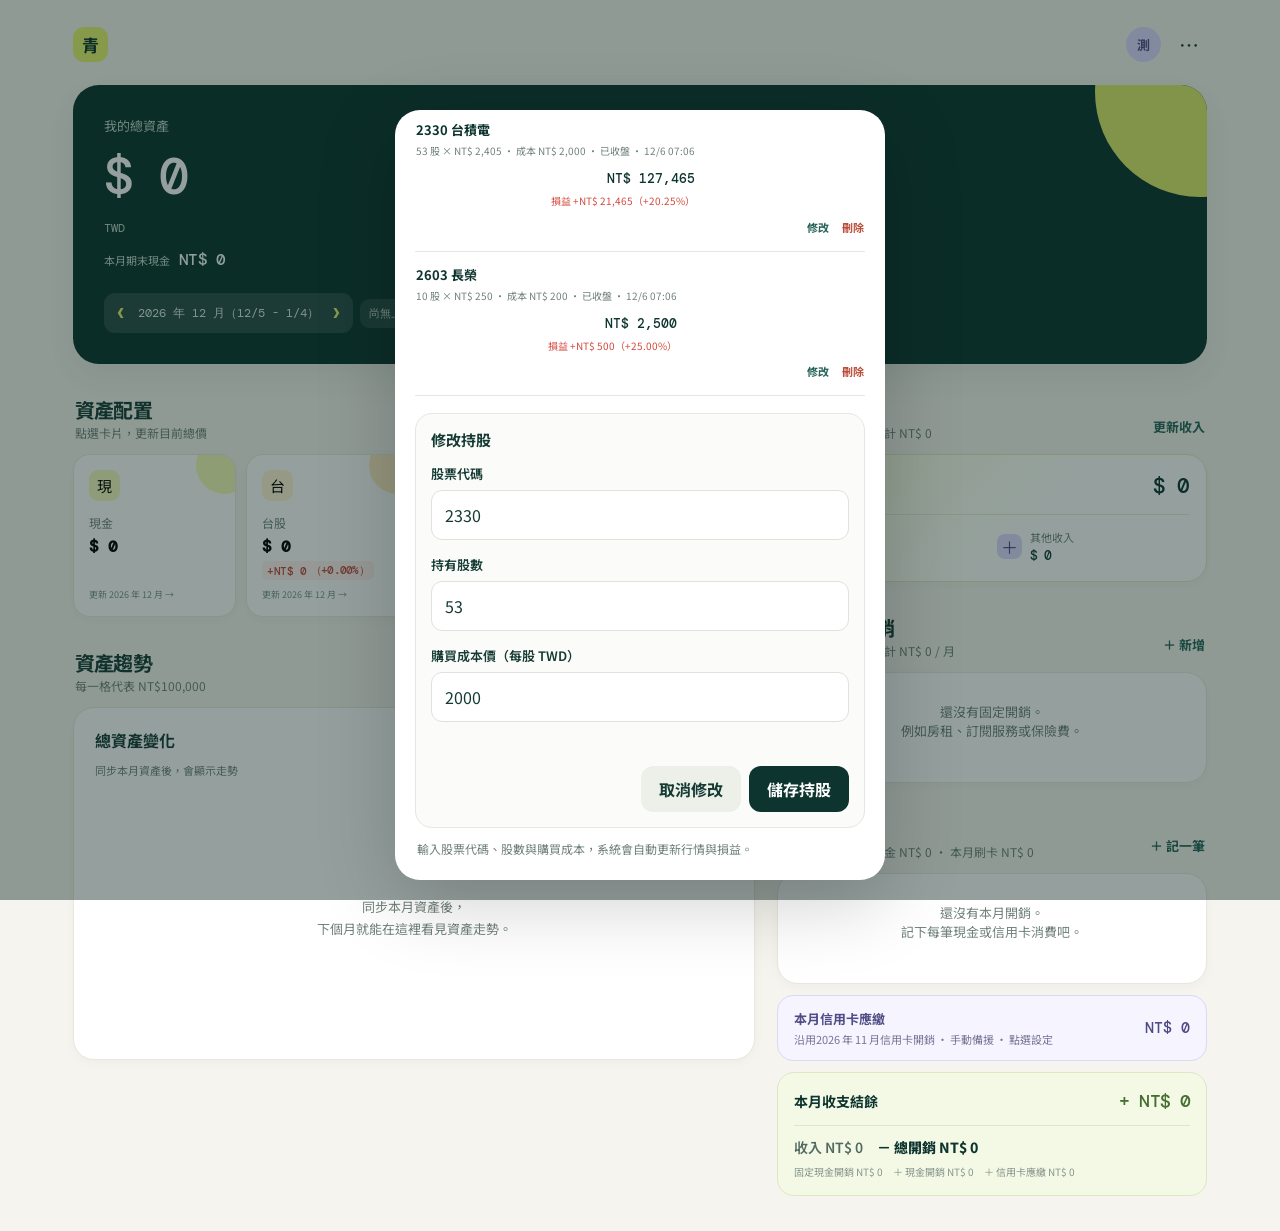
==== commit 18249e92: "Align balance with daily ledger savings" ====
--- a/tests/holding-edit-mobile.html
+++ b/tests/holding-edit-mobile.html
@@ -3,7 +3,7 @@
   <head>
     <meta charset="UTF-8" />
     <meta name="viewport" content="width=device-width, initial-scale=1, maximum-scale=1, user-scalable=no" />
-    <link rel="stylesheet" href="../styles.css?v=65" />
+    <link rel="stylesheet" href="../styles.css?v=66" />
     <style>
       /* The test browser keeps a desktop viewport, so force the same layout
          rules that the affected narrow iPhone screen uses. */
@@ -82,6 +82,6 @@
         }, 350);
       }, 150));
     </script>
-    <script src="../app.js?v=65-test"></script>
+    <script src="../app.js?v=66-test"></script>
   </body>
 </html>
--- a/styles.css
+++ b/styles.css
@@ -119,7 +119,7 @@
 .fixed-expense-row { grid-template-columns: 15px 39px 1fr auto; cursor: default; transition: opacity .14s ease, box-shadow .14s ease; }.drag-handle { display: grid; place-items: center; min-height: 35px; color: #a4b0aa; font-size: 17px; letter-spacing: -4px; cursor: grab; touch-action: none; user-select: none; }.drag-handle:active { cursor: grabbing; }.fixed-expense-row.dragging { opacity: .42; }.fixed-expense-row.drag-over-before { box-shadow: inset 0 3px 0 #6aaf9e; }.fixed-expense-row.drag-over-after { box-shadow: inset 0 -3px 0 #6aaf9e; }
 .expense-row:last-child, .monthly-row:last-of-type { border-bottom: 0; }.expense-icon { width: 35px; height: 35px; border-radius: 11px; display: grid; place-items: center; background: #fff0e8; }.monthly-row .expense-icon.cash-icon { background: #f2f8bf; }.monthly-row .expense-icon.card-icon { background: #edeaff; color: #514d86; }.expense-name { font-size: 14px; font-weight: 700; }.expense-meta { color: var(--muted); font-size: 11px; margin-top: 2px; }.expense-amount { font-family: 'DM Mono', monospace; font-size: 13px; text-align: right; }.expense-empty { color: var(--muted); font-size: 13px; padding: 26px 4px; text-align: center; }.payment-chip { display: inline-block; margin-left: 3px; padding: 1px 5px; border-radius: 5px; font-size: 10px; line-height: 1.35; }.payment-chip.cash { background: #eef6bf; color: #536520; }.payment-chip.card { background: #eeeafd; color: #59518a; }
 .monthly-expense-total { display: flex; align-items: center; justify-content: space-between; margin: 2px -1px 0; padding: 14px 1px 12px; border-top: 1px solid #dfe6dc; color: var(--deep); font-size: 13px; font-weight: 700; }.monthly-expense-total strong { font: 500 15px 'DM Mono', monospace; letter-spacing: -.04em; }
-.monthly-balance-card { margin-top: 11px; padding: 16px; border: 1px solid #dfe7dc; border-radius: 17px; background: #fff; }.balance-heading { display: flex; align-items: baseline; justify-content: space-between; gap: 12px; color: var(--deep); font-size: 14px; font-weight: 700; }.balance-heading strong { font: 500 18px 'DM Mono', monospace; letter-spacing: -.05em; }.monthly-balance-card.positive { background: #f4f9e5; border-color: #dce8c3; }.monthly-balance-card.positive .balance-heading strong { color: #43702d; }.monthly-balance-card.negative { background: #fff7f3; border-color: #f1d9d0; }.monthly-balance-card.negative .balance-heading strong { color: #b6523c; }.balance-formula { display: flex; flex-wrap: wrap; gap: 6px 14px; margin-top: 12px; padding-top: 11px; border-top: 1px solid rgba(75,100,92,.13); color: #526a61; font-size: 14px; font-weight: 600; }.balance-formula span { white-space: nowrap; }.balance-formula span:last-child { color: var(--deep); font-weight: 800; }.balance-breakdown { display: flex; flex-wrap: wrap; gap: 4px 10px; margin-top: 7px; color: #87958f; font-size: 10px; }.balance-breakdown span + span::before { content: '＋ '; }
+.monthly-balance-card { margin-top: 11px; padding: 16px; border: 1px solid #dfe7dc; border-radius: 17px; background: #fff; }.balance-heading { display: flex; align-items: baseline; justify-content: space-between; gap: 12px; color: var(--deep); font-size: 14px; font-weight: 700; }.balance-result { display: inline-flex; align-items: baseline; justify-content: flex-end; gap: 10px; }.balance-heading strong { font: 500 18px 'DM Mono', monospace; letter-spacing: -.05em; }.balance-result small { font: 700 12px 'DM Mono', monospace; white-space: nowrap; }.monthly-balance-card.positive { background: #f4f9e5; border-color: #dce8c3; }.monthly-balance-card.positive .balance-heading strong, .monthly-balance-card.positive .balance-result small { color: #43702d; }.monthly-balance-card.negative { background: #fff7f3; border-color: #f1d9d0; }.monthly-balance-card.negative .balance-heading strong, .monthly-balance-card.negative .balance-result small { color: #b6523c; }.balance-formula { display: flex; flex-wrap: wrap; gap: 6px 14px; margin-top: 12px; padding-top: 11px; border-top: 1px solid rgba(75,100,92,.13); color: #526a61; font-size: 14px; font-weight: 600; }.balance-formula span { white-space: nowrap; }.balance-formula span:last-child { color: var(--deep); font-weight: 800; }.balance-breakdown { display: flex; flex-wrap: wrap; gap: 4px 10px; margin-top: 7px; color: #87958f; font-size: 10px; }.balance-breakdown span + span::before { content: '＋ '; }
 
 .bottom-nav { position: fixed; z-index: 10; bottom: 0; left: 0; width: 100%; background: rgba(255,255,255,.94); backdrop-filter: blur(14px); border-top: 1px solid #e5e7e2; display: flex; justify-content: space-around; padding: 8px max(14px, env(safe-area-inset-right)) max(8px, env(safe-area-inset-bottom)) max(14px, env(safe-area-inset-left)); touch-action: manipulation; }
 .bottom-nav button { background: transparent; border: 0; color: #80908a; min-width: 62px; padding: 3px 8px 2px; font-size: 11px; touch-action: manipulation; }.bottom-nav button.active { color: var(--deep); font-weight: 700; }.nav-icon { display: block; font-size: 18px; line-height: 20px; }
